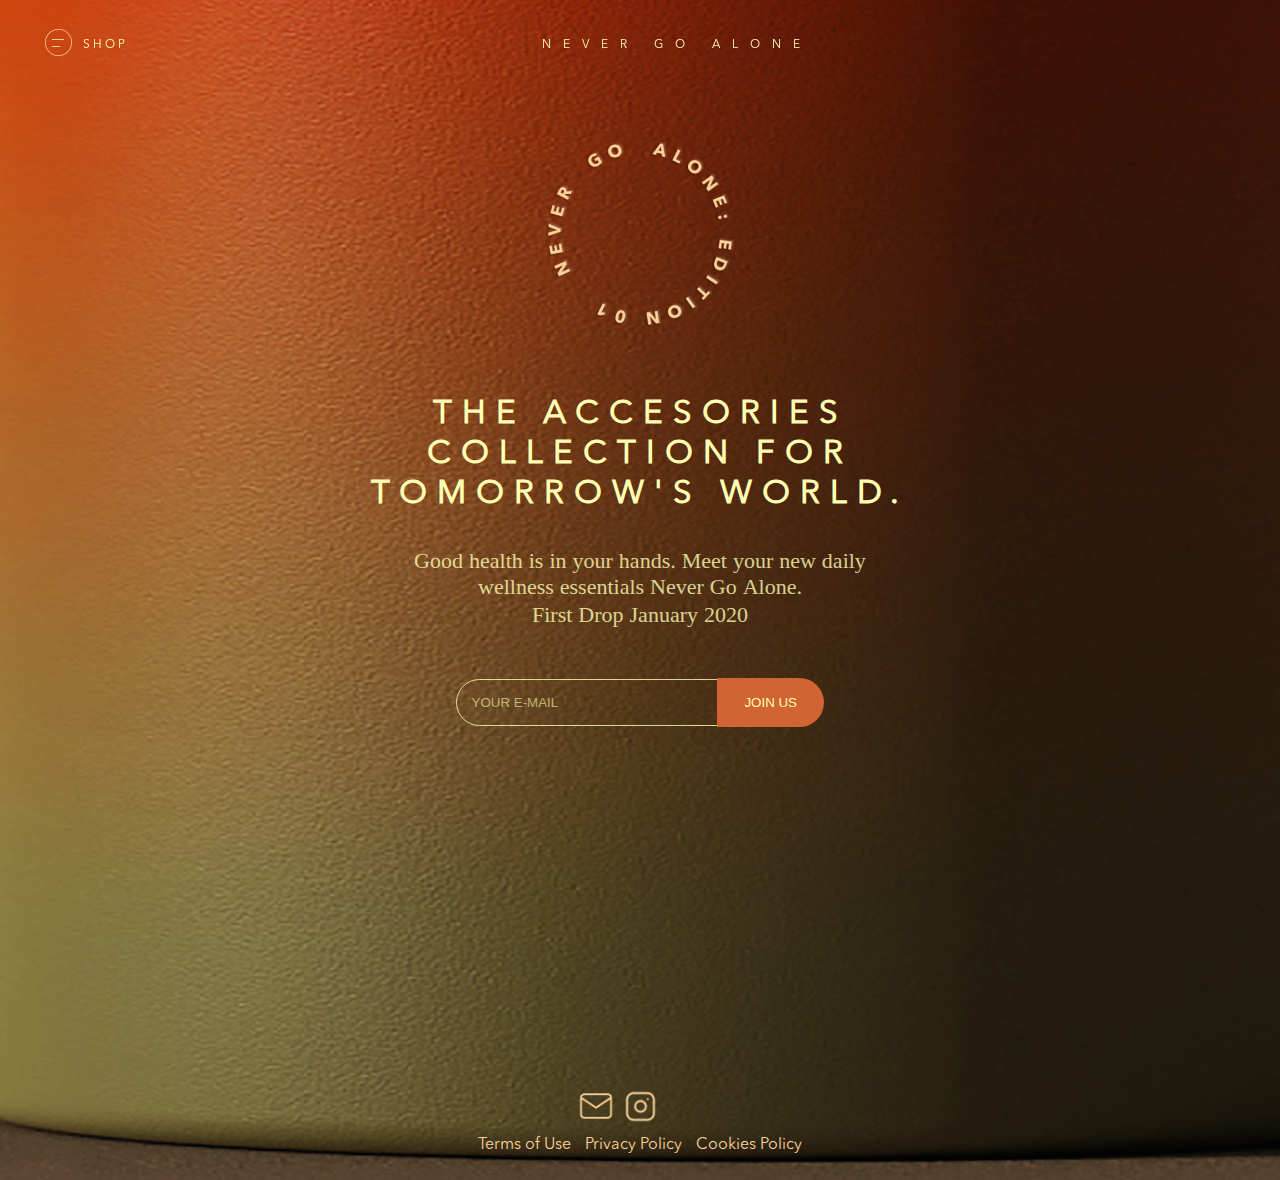
==== index.html @ 2d463aba "added cookies page" ====
<!DOCTYPE html>
<html lang="en">
<head>
    <meta charset="UTF-8">
    <meta name="viewport" content="initial-scale=1.0">
    <title>Never Go Alone </title>
    <link rel="stylesheet" type="text/css" href="css/index.css">
  
</head>
<body>
    <div class="sideMenus">
        <div class="closeButton">
            <img src="images/close-button.png" width="40">
        </div>
        <ul>
            <li><a class="active" href="#">CANDLE</a>  <span>COMING SOON</span></li>
            <li><a href="#">GO-MASK</a>  <span>COMING SOON</span></li>
            <li><a href="#">SANITIZER</a><span>COMING SOON</span></li>
        </ul>
    </div>
    <header>
       <div class="menu">
          <div class="shopIconDiv">
           <a href="javascript:void(0);"> <img src="images/icon-shop.png" class="iconShop"> </a>
          </div>
          <div class="shopTextDiv">
            <a href="javascript:void(0);"> SHOP </a>
          </div>
       </div>
        <div class="middleLogo">
            <p>NEVER GO ALONE</p>
        </div>
        <div class="cartItems">
            <!-- <p>CART  <a href="#">0</a> </p> -->
        </div>
    </header>
    <div class="rotatedLogo">
        <img src="images/circledLogoNew.png">
    </div>
    <div class="accesoriesDiv">
        <p>
            THE ACCESORIES COLLECTION FOR TOMORROW'S WORLD.
        </p>
    </div>
    <div class="goodHealthDiv">
        <p>
            Good health is in your hands. Meet your new daily 
            wellness essentials Never Go Alone.
            
        </p>
        <p class="january">First Drop January 2020</p>
    </div>
    <div class="inputDiv">
        <form>
            <input type="email" placeholder="YOUR E-MAIL">
            <input type="submit" value="JOIN US">
        </form>
    </div>

    <div class="iconsDiv">
        <div class="icons">
           <a href="mailto:info@nevergoalone.com"><img src="images/Email Icon.png" width="40" height="40"></a>  
          <a href="https://www.instagram.com/nevergo.alone" target="_blank">  <img src="images/instagramNew.png" width="40" height="40">
          </a>
        </div>
    </div>
    <div class="policyLinks">
        <a href="terms.html">Terms of Use</a>
        <a href="privacy.html">Privacy Policy</a>
        <a href="cookies.html">Cookies Policy</a>
    </div>
    <div class="nothing">

    </div>

    <script>
        var sideMenus = document.querySelector(".sideMenus");
        var sideMenuButton = document.querySelector(".shopIconDiv");
        var closeButton = document.querySelector(".closeButton");
            sideMenuButton.addEventListener("click", function(){
                sideMenus.style.left = "0px";
            });
            closeButton.addEventListener("click", function(){
                sideMenus.style.left = "-1500px";
            })
    </script>
</body>
</html>
---- css/index.css ----
@font-face {
    font-family: avenir;
    src: url(../fonts/AvenirNextLTPro-Regular.otf);
  }
@font-face {
    font-family: cardinal;
    src: url(../fonts/fontawesome-webfont.ttf);
  }
body{
    height: 100vh;
    padding:0;
    margin:0;
    /* background:gray; */
    background:url(../images/BackgroundNew.png);
    background-repeat: no-repeat;
   

}
a{
    text-decoration: none;
}
/*===== Header Styles === */
header{
    /* background:blue; */
    width: 93%;
    margin: auto auto;
    left: 0;
    right: 0;
    position: fixed;
    display:flex;
    display: -webkit-flex;
    justify-content:space-between;
    -webkit-justify-content: space-between;
    font-family: "avenir";
    font-size: 12px;
    color:#ffffb3;
}
.menu{
    /* background:green; */
    display:flex;
    display: -webkit-flex;
    align-items: center;
    -webkit-align-items:center;
    justify-content:space-between;
    -webkit-justify-content: space-between;
    width:7%;

}
.menu .shopTextDiv a{
    color: #ffffb3;
    letter-spacing: 3px;
}
.middleLogo p{
    letter-spacing: 12px;
}
.cartItems{
    /* background:blue; */
    margin-right: 10px;
}
.cartItems p {
    letter-spacing:5px;
}
.cartItems p a{
    color:#ffffb3;
    border:1px solid rgba(255, 255, 179, 0.5);
    border-radius: 20px;
    padding:5px;
    padding-left:9px;
    margin:0;
}

/*===== main area === */
.rotatedLogo {
    text-align: center;
    /* background:blue; */
    margin-top:2%;
}
.rotatedLogo img{
    margin-top:9%;
    -webkit-animation: rotation 6s infinite linear;
}
.accesoriesDiv{
    margin-top: 5%;
}

.accesoriesDiv p {
    font-family: "avenir";
    font-size:33px;
    color:#ffffb3;
    font-weight: bold;
    line-height: 40px;
    width:55%;
    text-align: center;
    margin-left:auto;
    margin-right: auto;
    letter-spacing:10px;
}
.goodHealthDiv p{
    /* background:blue; */
    width:36%;
    margin-left:auto;
    margin-right: auto;
    font-family: "cardinal";
    text-align: center;
    color: rgba(255, 255, 179, 0.8);
    font-size:22px;
}
.january{
    margin-top:-20px;
}
.inputDiv{
    /* background:green; */
    min-height: 50px;
    display:flex;
    display: -webkit-flex;
    margin-top:50px;
    align-items:center;
    -webkit-align-items:center;
}
.inputDiv form{
    /* background:blue; */
    width:30%;
    margin-left: auto;
    margin-right: auto;
    text-align: center;
}

.inputDiv form input[type="email"]{
   
    padding:15px;
    background:none;
    width:60%;
    border:1px solid rgba(255, 255, 179, 0.8);
    border-top-left-radius: 30px;
    border-bottom-left-radius: 30px;
    color:#ffffb3;
}
.inputDiv form input[type="email"]:focus{
  outline:none;
  color:#ffffb3;
  /* background:blue; */
}
.inputDiv form input[type="email"]::placeholder{
    color: rgba(255, 255, 179, 0.6);
}
.inputDiv form input[type="submit"]{
    padding:17px;
    background:none;
    width:28%;
    margin-left:-5px;
    color:#ffffb3;
    -webkit-appearance: none;
    -moz-appearance: none;
    appearance: none;
    background-color: #D16432;
    border:none;
    border-top-right-radius: 30px;
    border-bottom-right-radius: 30px;
}
.inputDiv form input[type="submit"]:hover{
  cursor:pointer;
  background-color: #c35d2e;
}

.iconsDiv{
    /* background:blue; */
    margin-top:28%;
    display:flex;
    display: -webkit-flex;
}
.nothing{
    height:20px;
    /* background-color: aqua; */
}
.icons{
    /* background:greenyellow; */
    width: 10%;
    margin-left: auto;
    margin-right: auto;
}
.sideMenus{
    width:30%;
    height:100%;
    left:-1500px;
    position: fixed;

    top:0;
    z-index: 99;
    background-color:rgba(51, 51, 51,0.9);
    transition:1s;
}
.sideMenus ul{
    /* background-color:blue; */
    margin-top:40%;
    list-style-type: none;
}
.sideMenus ul li{
    margin:20px;
}
.sideMenus ul li a{
    font-family:"avenir";
    color:#ffffb3;
    font-size:20px;
    letter-spacing:10px;
    font-weight: bold;
}
.sideMenus ul li a:hover{
   
    color:#D16432;
}
.sideMenus ul li span{
    position: relative;
    /* background-color:green; */
    top:-10px;
    font-size:9px;
    left:10px;
    color:#ffffb3;
    font-family: "avenir";
}
.closeButton{
    /* background-color:black; */
    margin-top:15%;
    text-align: right;
}
.closeButton img{
    margin-right: 20px;
}
.closeButton img:hover{
    cursor:pointer;
}
a.active{
    /* background-color: aqua; */
    color:#D16432 !important;
}
.policyLinks{
    padding:5px;
    /* background-color:aqua; */
    text-align: center;
   
}
.policyLinks a{
    margin:5px;
    color: #FCD298;
    font-family: "avenir";
}




@-webkit-keyframes rotation {
    from {
            -webkit-transform: rotate(359deg);
    }
    to {
            -webkit-transform: rotate(0deg);
    }
}

/*==== Media Queries =====*/


@media screen and (min-width: 1500px) {
    body {
        background-size: cover;
    }
  }
@media only screen and (max-width: 600px) {
  
    header {
      /* background-color: lightblue; */
      width:98%;
    }
    .menu{
        /* background:green; */
        display: -webkit-flex;
        display:flex;
        -webkit-align-items:center;
        align-items: center;
        justify-content:space-around;
        -webkit-justify-content: space-around;
        width:30%;
        
    }
   
    .middleLogo p{
        display:none;
    }
    .cartItems{
        width: 25%;
        /* background:blue; */
       margin-right: 5%;
    }
    .rotatedLogo{
        /* background:gray; */
        width: 100%;
    }
    .accesoriesDiv{
        /* background:blue; */
        width: 100%;
    }
    .accesoriesDiv p{
        width: 100%;
        /* background:aqua; */
    }
    .goodHealthDiv{
        /* background:blue; */
        width: 100%;
    }
    .goodHealthDiv p{
        /* background:gray; */
        width: 90%;
        margin-left:none;
        margin-right: none;
    }
    .inputDiv{
        width: 100%;
        /* background:gainsboro; */
    }
    .inputDiv form{
        width: 100%;
    }
    .iconsDiv{
        width: 100%;
        /* background:rgb(58, 58, 52); */

    }
    .icons{
        width: 100%;
        text-align: center;
    }
    .sideMenus{
        width:100%;
       
    }
    .sideMenus ul{
        /* background-color:blue; */
        margin-top:40%;
        list-style-type: none;
    }
    .sideMenus ul li{
        margin:20px;
    }
  
  }
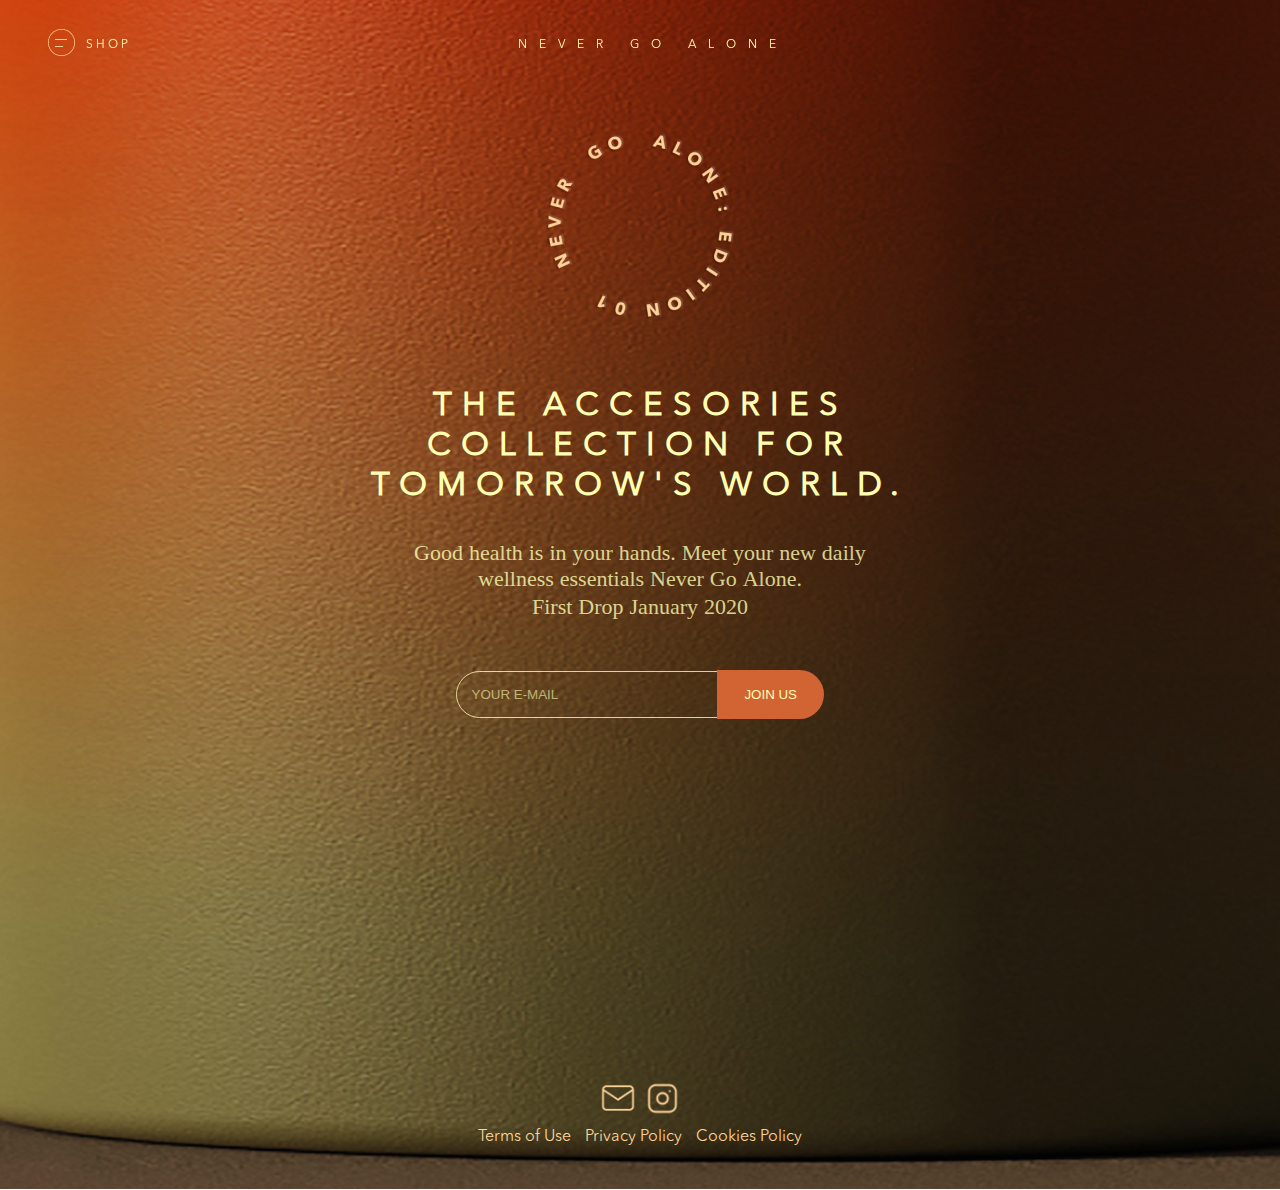
==== commit f42bb4cb: "policy page changed and other issues fixed" ====
--- a/index.html
+++ b/index.html
@@ -69,9 +69,7 @@
         <a href="privacy.html">Privacy Policy</a>
         <a href="cookies.html">Cookies Policy</a>
     </div>
-    <div class="nothing">
-
-    </div>
+    <br>
 
     <script>
         var sideMenus = document.querySelector(".sideMenus");
--- a/css/index.css
+++ b/css/index.css
@@ -41,20 +41,33 @@
     display: -webkit-flex;
     align-items: center;
     -webkit-align-items:center;
-    justify-content:space-between;
-    -webkit-justify-content: space-between;
+    /* justify-content:space-between; */
+    /* -webkit-justify-content:space-between; */
     width:7%;
 
+}
+.shopIconDiv{
+    padding:3px;
+    /* background:aqua; */
+}
+.shopTextDiv{
+    padding:3px;
+    padding-left:10%;
+    /* background:black; */
 }
 .menu .shopTextDiv a{
     color: #ffffb3;
     letter-spacing: 3px;
 }
+.middleLogo{
+    /* background:#383333; */
+    margin-right: 4%;
+}
 .middleLogo p{
     letter-spacing: 12px;
 }
 .cartItems{
-    /* background:blue; */
+    /* background:rgb(173, 173, 233); */
     margin-right: 10px;
 }
 .cartItems p {
@@ -72,11 +85,15 @@
 /*===== main area === */
 .rotatedLogo {
     text-align: center;
-    /* background:blue; */
+    /* background:rgb(59, 59, 71); */
     margin-top:2%;
+    width: 93%;
+    margin-left: auto;
+    margin-right: auto;
 }
 .rotatedLogo img{
     margin-top:9%;
+    /* background:rgb(255, 255, 255); */
     -webkit-animation: rotation 6s infinite linear;
 }
 .accesoriesDiv{
@@ -84,6 +101,7 @@
 }
 
 .accesoriesDiv p {
+    /* background:gray; */
     font-family: "avenir";
     font-size:33px;
     color:#ffffb3;
@@ -168,14 +186,12 @@
     display:flex;
     display: -webkit-flex;
 }
-.nothing{
-    height:20px;
-    /* background-color: aqua; */
-}
+
 .icons{
     /* background:greenyellow; */
     width: 10%;
     margin-left: auto;
+    text-align: center;
     margin-right: auto;
 }
 .sideMenus{
@@ -236,6 +252,7 @@
     padding:5px;
     /* background-color:aqua; */
     text-align: center;
+    margin-bottom: 20px;
    
 }
 .policyLinks a{
@@ -262,6 +279,12 @@
 @media screen and (min-width: 1500px) {
     body {
         background-size: cover;
+    }
+    .menu{
+        width:5%;
+    }
+    .accesoriesDiv p{
+        width: 50%;
     }
   }
 @media only screen and (max-width: 600px) {
@@ -271,14 +294,14 @@
       width:98%;
     }
     .menu{
-        /* background:green; */
+        /* background:rgb(187, 230, 187); */
         display: -webkit-flex;
         display:flex;
         -webkit-align-items:center;
         align-items: center;
         justify-content:space-around;
         -webkit-justify-content: space-around;
-        width:30%;
+        width:25%;
         
     }
    
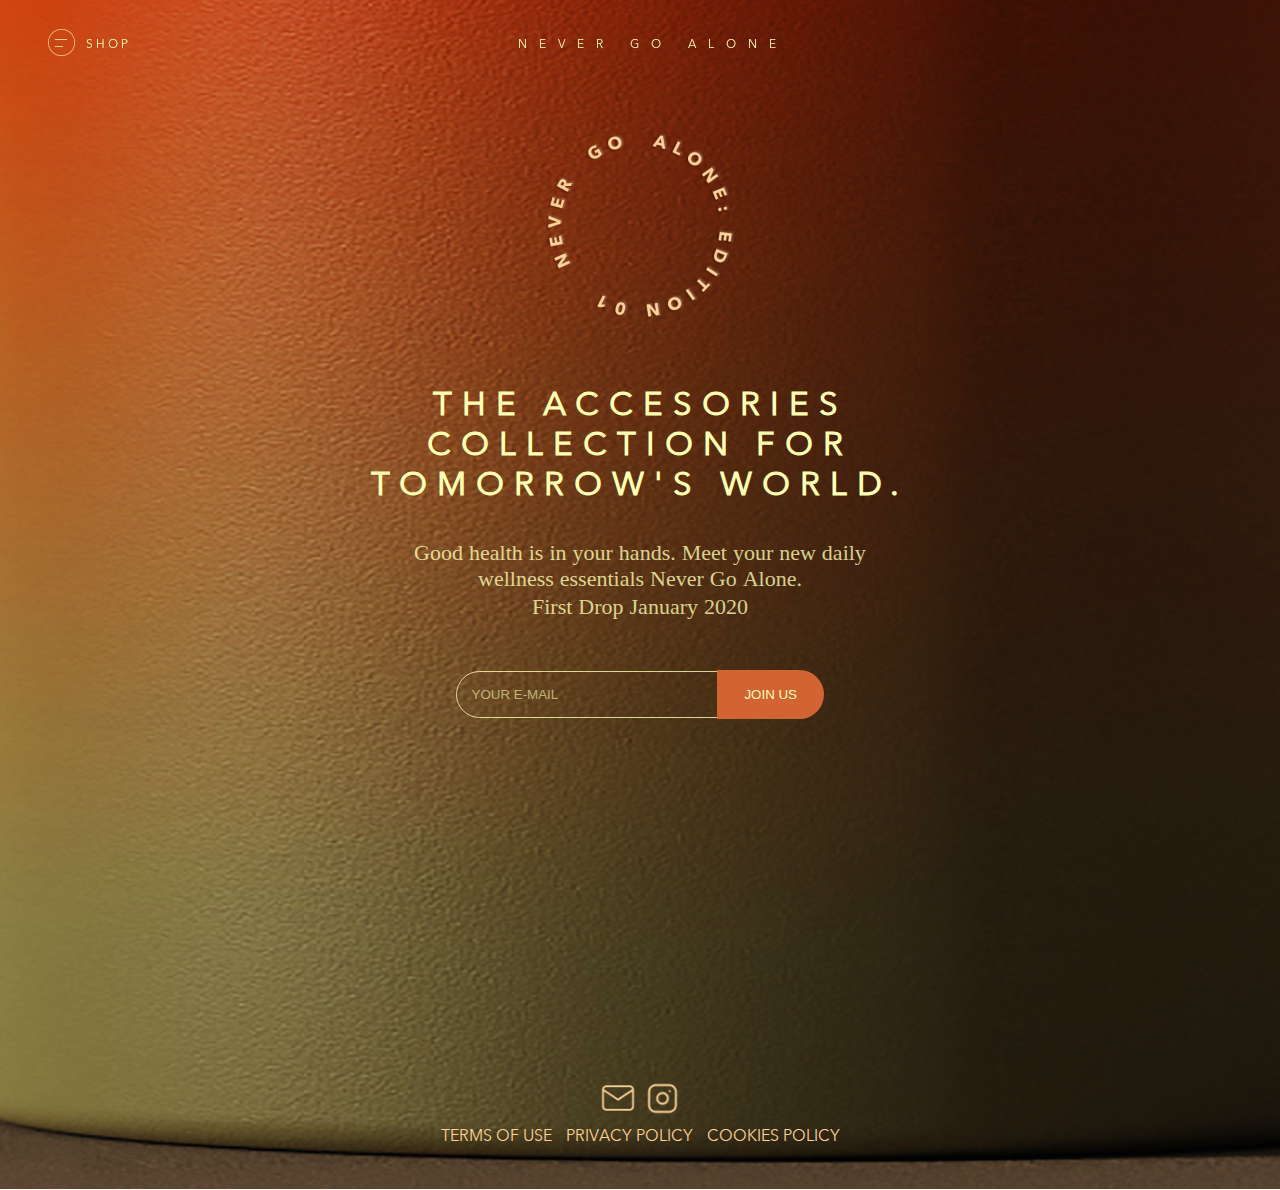
==== commit f941f5f9: "links added" ====
--- a/index.html
+++ b/index.html
@@ -65,9 +65,9 @@
         </div>
     </div>
     <div class="policyLinks">
-        <a href="terms.html">Terms of Use</a>
-        <a href="privacy.html">Privacy Policy</a>
-        <a href="cookies.html">Cookies Policy</a>
+        <a href="terms.html">TERMS OF USE</a>
+        <a href="privacy.html">PRIVACY POLICY</a>
+        <a href="cookies.html">COOKIES POLICY</a>
     </div>
     <br>
 
--- a/css/index.css
+++ b/css/index.css
@@ -299,8 +299,8 @@
         display:flex;
         -webkit-align-items:center;
         align-items: center;
-        justify-content:space-around;
-        -webkit-justify-content: space-around;
+        /* justify-content:space-around; */
+        /* -webkit-justify-content: space-around; */
         width:25%;
         
     }
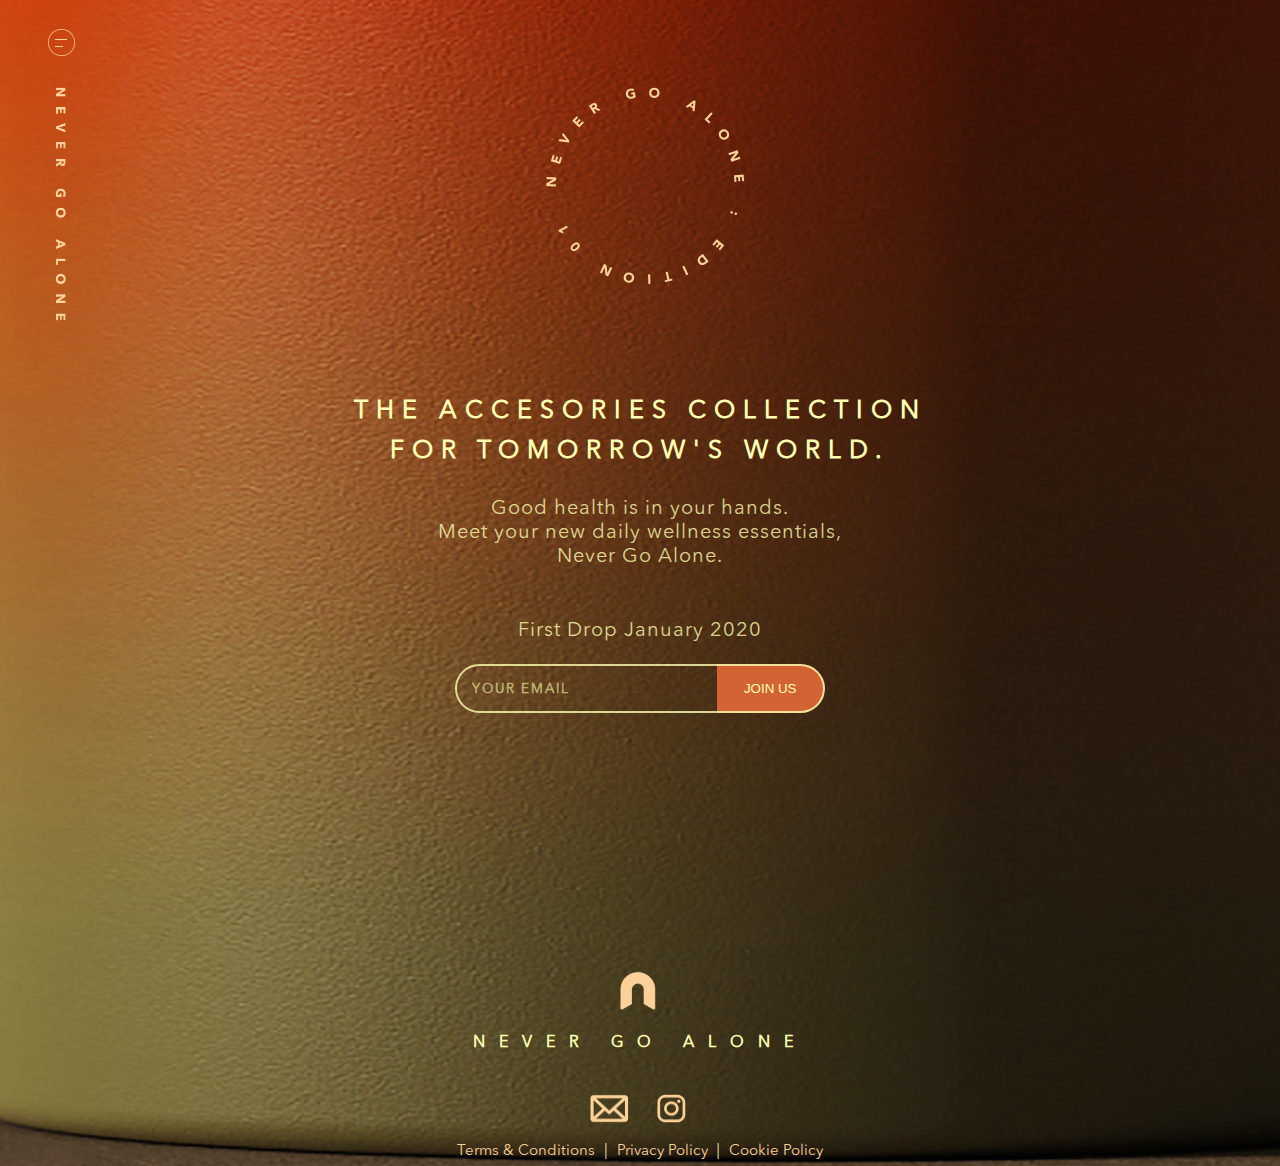
==== commit c5bd87ca: "done with the frustrated changes" ====
--- a/index.html
+++ b/index.html
@@ -24,7 +24,7 @@
            <a href="javascript:void(0);"> <img src="images/icon-shop.png" class="iconShop"> </a>
           </div>
           <div class="shopTextDiv">
-            <a href="javascript:void(0);"> SHOP </a>
+            <!-- <a href="javascript:void(0);"> SHOP </a> -->
           </div>
        </div>
         <div class="middleLogo">
@@ -34,8 +34,17 @@
             <!-- <p>CART  <a href="#">0</a> </p> -->
         </div>
     </header>
-    <div class="rotatedLogo">
-        <img src="images/circledLogoNew.png">
+   
+    <div class="rotatedLogoParent">
+        <div class="verticalLogo">
+            <img src="images/NEVER-GO-CREAM.png" width="15">
+        </div>
+       <div class="rotatedLogo">
+        <img src="images/rotatedLogoLatest.png" width="250" class="animationImg">
+       </div>
+       <div class="testing">
+
+       </div>
     </div>
     <div class="accesoriesDiv">
         <p>
@@ -44,32 +53,41 @@
     </div>
     <div class="goodHealthDiv">
         <p>
-            Good health is in your hands. Meet your new daily 
-            wellness essentials Never Go Alone.
+            Good health is in your hands.
+            <br> Meet your new daily 
+            wellness essentials, <br> Never Go Alone.
             
         </p>
         <p class="january">First Drop January 2020</p>
     </div>
     <div class="inputDiv">
         <form>
-            <input type="email" placeholder="YOUR E-MAIL">
+            <input type="email" placeholder="YOUR EMAIL">
             <input type="submit" value="JOIN US">
         </form>
     </div>
-
+    <div class="trademark">
+        <div class="trademarkLogo">
+            <img src="images/Brandmark_cream.png" width="80">
+        </div>
+        <div class="trademarkText">
+            <p>NEVER GO ALONE</p>
+        </div>
+    </div>
     <div class="iconsDiv">
         <div class="icons">
-           <a href="mailto:info@nevergoalone.com"><img src="images/Email Icon.png" width="40" height="40"></a>  
-          <a href="https://www.instagram.com/nevergo.alone" target="_blank">  <img src="images/instagramNew.png" width="40" height="40">
+           <a href="mailto:info@nevergoalone.com"><img src="images/IICON_ENVALOPE.png" width="60" ></a>  
+          <a href="https://www.instagram.com/nevergo.alone" target="_blank">  <img src="images/ICON_INSTA.png" width="60" >
           </a>
         </div>
     </div>
+   
     <div class="policyLinks">
-        <a href="terms.html">TERMS OF USE</a>
-        <a href="privacy.html">PRIVACY POLICY</a>
-        <a href="cookies.html">COOKIES POLICY</a>
+        <a href="terms.html">Terms & Conditions</a> | 
+        <a href="privacy.html">Privacy Policy</a> | 
+        <a href="cookies.html">Cookie Policy</a> 
     </div>
-    <br>
+   
 
     <script>
         var sideMenus = document.querySelector(".sideMenus");
--- a/css/index.css
+++ b/css/index.css
@@ -64,6 +64,7 @@
     margin-right: 4%;
 }
 .middleLogo p{
+    display:none;
     letter-spacing: 12px;
 }
 .cartItems{
@@ -83,18 +84,40 @@
 }
 
 /*===== main area === */
-.rotatedLogo {
-    text-align: center;
+.rotatedLogoParent {
+    /* text-align: center; */
     /* background:rgb(59, 59, 71); */
     margin-top:2%;
     width: 93%;
     margin-left: auto;
     margin-right: auto;
-}
-.rotatedLogo img{
+    display:flex;
+    display: -webkit-flex;
+    /* align-items: center; */
+    /* -webkit-align-items:center; */
+}
+.verticalLogo{
+    /* background:green; */
+    width:34%;
+    margin-top:5%;
+}
+.verticalLogo img{
+    /* background:black; */
+    margin-left:2%;
+}
+.rotatedLogo{
+    /* background:blue; */
+    width:33%;
+    text-align: center;
+}
+.testing{
+    /* background:aqua; */
+    width:33%;
+}
+ .animationImg{
     margin-top:9%;
     /* background:rgb(255, 255, 255); */
-    -webkit-animation: rotation 6s infinite linear;
+    -webkit-animation: rotation 10s infinite linear;
 }
 .accesoriesDiv{
     margin-top: 5%;
@@ -103,35 +126,36 @@
 .accesoriesDiv p {
     /* background:gray; */
     font-family: "avenir";
-    font-size:33px;
-    color:#ffffb3;
-    font-weight: bold;
+    font-size:25px;
+    color:#ffffb3;
+    font-weight: bolder;
     line-height: 40px;
-    width:55%;
+    width:50%;
     text-align: center;
     margin-left:auto;
     margin-right: auto;
-    letter-spacing:10px;
+    letter-spacing:8px;
 }
 .goodHealthDiv p{
     /* background:blue; */
     width:36%;
     margin-left:auto;
     margin-right: auto;
-    font-family: "cardinal";
-    text-align: center;
+    font-family: "avenir";
+    text-align: center;
+    letter-spacing:1px;
     color: rgba(255, 255, 179, 0.8);
-    font-size:22px;
+    font-size:20px;
 }
 .january{
-    margin-top:-20px;
+    margin-top:50px;
 }
 .inputDiv{
     /* background:green; */
     min-height: 50px;
     display:flex;
     display: -webkit-flex;
-    margin-top:50px;
+    margin-top:10px;
     align-items:center;
     -webkit-align-items:center;
 }
@@ -148,7 +172,7 @@
     padding:15px;
     background:none;
     width:60%;
-    border:1px solid rgba(255, 255, 179, 0.8);
+    border:2px solid rgba(255, 255, 179, 0.8);
     border-top-left-radius: 30px;
     border-bottom-left-radius: 30px;
     color:#ffffb3;
@@ -160,18 +184,24 @@
 }
 .inputDiv form input[type="email"]::placeholder{
     color: rgba(255, 255, 179, 0.6);
+    font-family: "avenir";
+    font-weight: bold;
+    letter-spacing: 2px;
 }
 .inputDiv form input[type="submit"]{
-    padding:17px;
+    padding:15px;
     background:none;
     width:28%;
-    margin-left:-5px;
+    margin-left:-6px;
     color:#ffffb3;
     -webkit-appearance: none;
     -moz-appearance: none;
     appearance: none;
     background-color: #D16432;
-    border:none;
+    border-top:2px solid  rgba(255, 255, 179, 0.8);
+    border-right:2px solid  rgba(255, 255, 179, 0.8);
+    border-bottom:2px solid  rgba(255, 255, 179, 0.8);
+    border-left:none;
     border-top-right-radius: 30px;
     border-bottom-right-radius: 30px;
 }
@@ -179,10 +209,19 @@
   cursor:pointer;
   background-color: #c35d2e;
 }
-
+.trademark{
+    text-align: center;
+    margin-top:20%;
+}
+.trademarkText p{
+    font-family: "avenir";
+    letter-spacing: 14px;
+    color:#ffffb3;
+    font-weight: bold;
+}
 .iconsDiv{
     /* background:blue; */
-    margin-top:28%;
+    margin-top:3%;
     display:flex;
     display: -webkit-flex;
 }
@@ -252,13 +291,16 @@
     padding:5px;
     /* background-color:aqua; */
     text-align: center;
-    margin-bottom: 20px;
+    margin-top:0.5%;
+    color:#ffffb3 !important;
+    /* margin-bottom: 20px; */
    
 }
 .policyLinks a{
     margin:5px;
     color: #FCD298;
     font-family: "avenir";
+    font-size: 15px;
 }
 
 
@@ -266,10 +308,10 @@
 
 @-webkit-keyframes rotation {
     from {
+            -webkit-transform: rotate(0deg);
+    }
+    to {
             -webkit-transform: rotate(359deg);
-    }
-    to {
-            -webkit-transform: rotate(0deg);
     }
 }
 
@@ -285,6 +327,10 @@
     }
     .accesoriesDiv p{
         width: 50%;
+    }
+    .verticalLogo img{
+        /* background:black; */
+        margin-left:1.5%;
     }
   }
 @media only screen and (max-width: 600px) {
@@ -304,8 +350,18 @@
         width:25%;
         
     }
-   
+   .middleLogo{
+       /* background:blue; */
+       width:100%;
+   }
+   .cartItems{
+       display:none;
+   }
     .middleLogo p{
+        display:block;
+        /* background:green; */
+    }
+    .verticalLogo{
         display:none;
     }
     .cartItems{
@@ -313,9 +369,15 @@
         /* background:blue; */
        margin-right: 5%;
     }
+    .rotatedLogoParent{
+        /* background:gray; */
+        width: 100%;
+       
+    }
     .rotatedLogo{
-        /* background:gray; */
-        width: 100%;
+        margin-left: auto;
+        margin-right: auto;
+        margin-top:5%;
     }
     .accesoriesDiv{
         /* background:blue; */
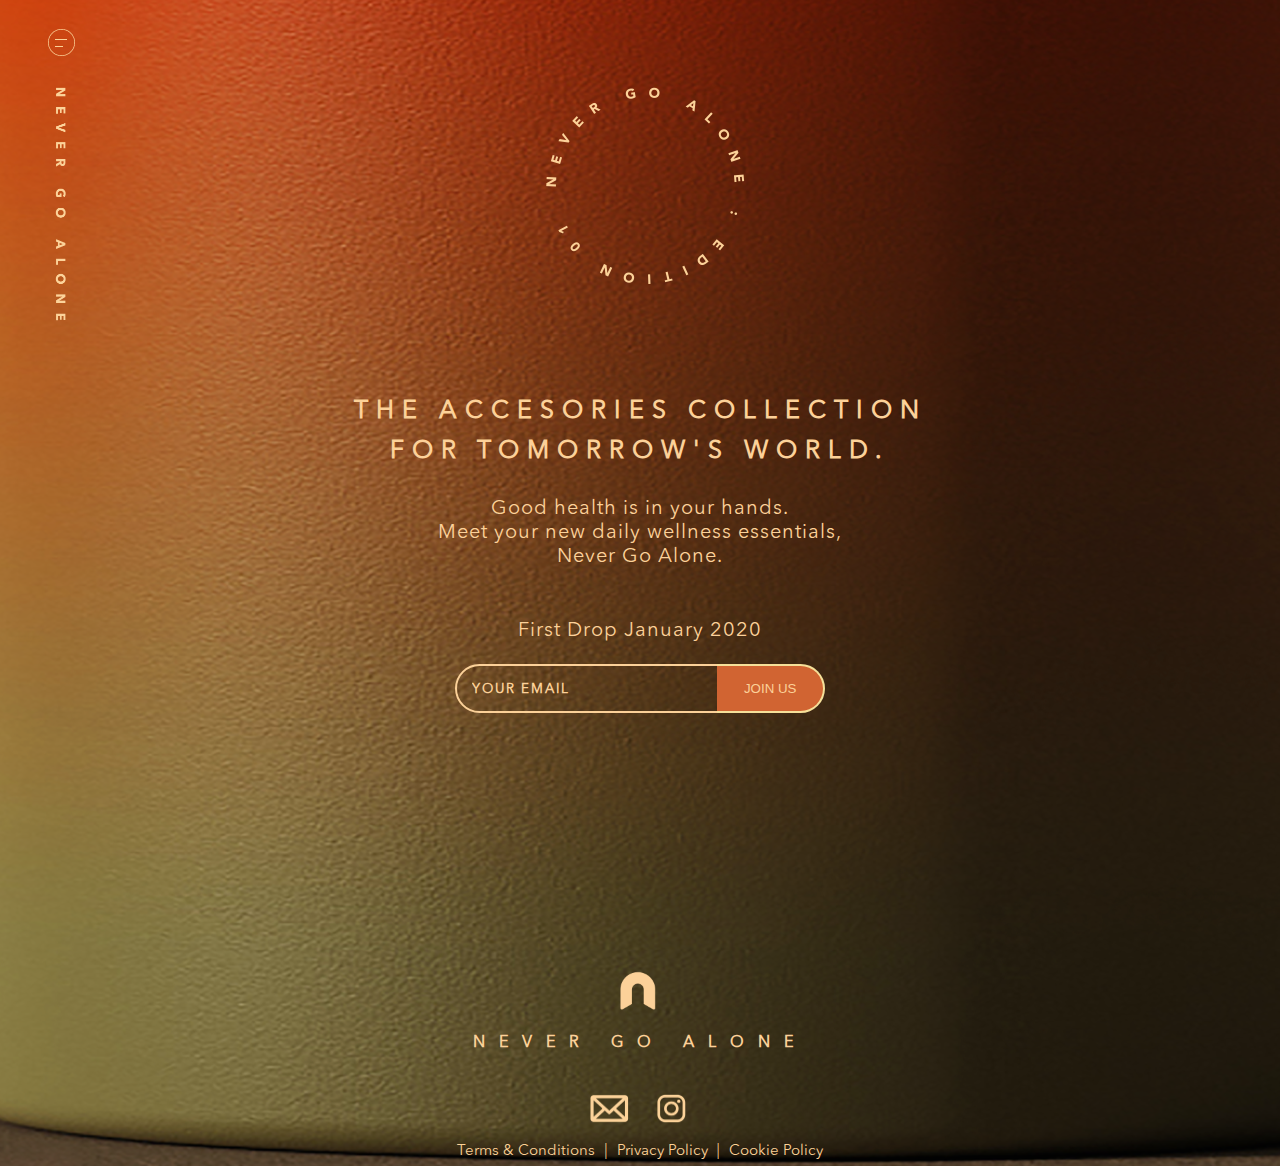
==== commit 72c4d073: "changes added except menu icon" ====
--- a/index.html
+++ b/index.html
@@ -47,9 +47,9 @@
        </div>
     </div>
     <div class="accesoriesDiv">
-        <p>
+        <h3>
             THE ACCESORIES COLLECTION FOR TOMORROW'S WORLD.
-        </p>
+        </h3>
     </div>
     <div class="goodHealthDiv">
         <p>
@@ -90,6 +90,15 @@
    
 
     <script>
+        window.onscroll = function(){
+           let position = window.pageYOffset;
+          if(position>80){
+              document.querySelector(".middleLogo").style.opacity = "0";
+          }
+          if(position<80){
+            document.querySelector(".middleLogo").style.opacity = "1";
+          }
+        }
         var sideMenus = document.querySelector(".sideMenus");
         var sideMenuButton = document.querySelector(".shopIconDiv");
         var closeButton = document.querySelector(".closeButton");
--- a/css/index.css
+++ b/css/index.css
@@ -33,7 +33,7 @@
     -webkit-justify-content: space-between;
     font-family: "avenir";
     font-size: 12px;
-    color:#ffffb3;
+    color:#fcd199;
 }
 .menu{
     /* background:green; */
@@ -56,7 +56,7 @@
     /* background:black; */
 }
 .menu .shopTextDiv a{
-    color: #ffffb3;
+    color: #fcd199;
     letter-spacing: 3px;
 }
 .middleLogo{
@@ -64,6 +64,7 @@
     margin-right: 4%;
 }
 .middleLogo p{
+    transition: 1s;
     display:none;
     letter-spacing: 12px;
 }
@@ -75,7 +76,7 @@
     letter-spacing:5px;
 }
 .cartItems p a{
-    color:#ffffb3;
+    color:#fcd199;
     border:1px solid rgba(255, 255, 179, 0.5);
     border-radius: 20px;
     padding:5px;
@@ -123,11 +124,11 @@
     margin-top: 5%;
 }
 
-.accesoriesDiv p {
+.accesoriesDiv h3 {
     /* background:gray; */
     font-family: "avenir";
     font-size:25px;
-    color:#ffffb3;
+    color:#fcd199;
     font-weight: bolder;
     line-height: 40px;
     width:50%;
@@ -144,7 +145,7 @@
     font-family: "avenir";
     text-align: center;
     letter-spacing:1px;
-    color: rgba(255, 255, 179, 0.8);
+     color:#fcd199;
     font-size:20px;
 }
 .january{
@@ -172,18 +173,18 @@
     padding:15px;
     background:none;
     width:60%;
-    border:2px solid rgba(255, 255, 179, 0.8);
+    border:2px solid  #fcd199;
     border-top-left-radius: 30px;
     border-bottom-left-radius: 30px;
-    color:#ffffb3;
+    color:#fcd199;
 }
 .inputDiv form input[type="email"]:focus{
   outline:none;
-  color:#ffffb3;
+  color:#fcd199;
   /* background:blue; */
 }
 .inputDiv form input[type="email"]::placeholder{
-    color: rgba(255, 255, 179, 0.6);
+    color: #fcd199;;
     font-family: "avenir";
     font-weight: bold;
     letter-spacing: 2px;
@@ -193,7 +194,7 @@
     background:none;
     width:28%;
     margin-left:-6px;
-    color:#ffffb3;
+    color:#fcd199;
     -webkit-appearance: none;
     -moz-appearance: none;
     appearance: none;
@@ -216,7 +217,7 @@
 .trademarkText p{
     font-family: "avenir";
     letter-spacing: 14px;
-    color:#ffffb3;
+    color:#fcd199;
     font-weight: bold;
 }
 .iconsDiv{
@@ -254,7 +255,7 @@
 }
 .sideMenus ul li a{
     font-family:"avenir";
-    color:#ffffb3;
+    color:#fcd199;
     font-size:20px;
     letter-spacing:10px;
     font-weight: bold;
@@ -269,7 +270,7 @@
     top:-10px;
     font-size:9px;
     left:10px;
-    color:#ffffb3;
+    color:#fcd199;
     font-family: "avenir";
 }
 .closeButton{
@@ -292,7 +293,7 @@
     /* background-color:aqua; */
     text-align: center;
     margin-top:0.5%;
-    color:#ffffb3 !important;
+    color:#fcd199 !important;
     /* margin-bottom: 20px; */
    
 }
@@ -318,15 +319,16 @@
 /*==== Media Queries =====*/
 
 
-@media screen and (min-width: 1500px) {
+@media screen and (min-width: 1700px) {
     body {
         background-size: cover;
     }
     .menu{
         width:5%;
     }
-    .accesoriesDiv p{
-        width: 50%;
+    .accesoriesDiv h3{
+        width: 35%;
+
     }
     .verticalLogo img{
         /* background:black; */
@@ -377,15 +379,17 @@
     .rotatedLogo{
         margin-left: auto;
         margin-right: auto;
-        margin-top:5%;
+        margin-top:20%;
     }
     .accesoriesDiv{
+        margin-top:20%;
         /* background:blue; */
         width: 100%;
     }
-    .accesoriesDiv p{
+    .accesoriesDiv h3{
         width: 100%;
         /* background:aqua; */
+        text-align: center;
     }
     .goodHealthDiv{
         /* background:blue; */
@@ -397,6 +401,9 @@
         margin-left:none;
         margin-right: none;
     }
+    .january{
+        margin-top:34%
+    }
     .inputDiv{
         width: 100%;
         /* background:gainsboro; */
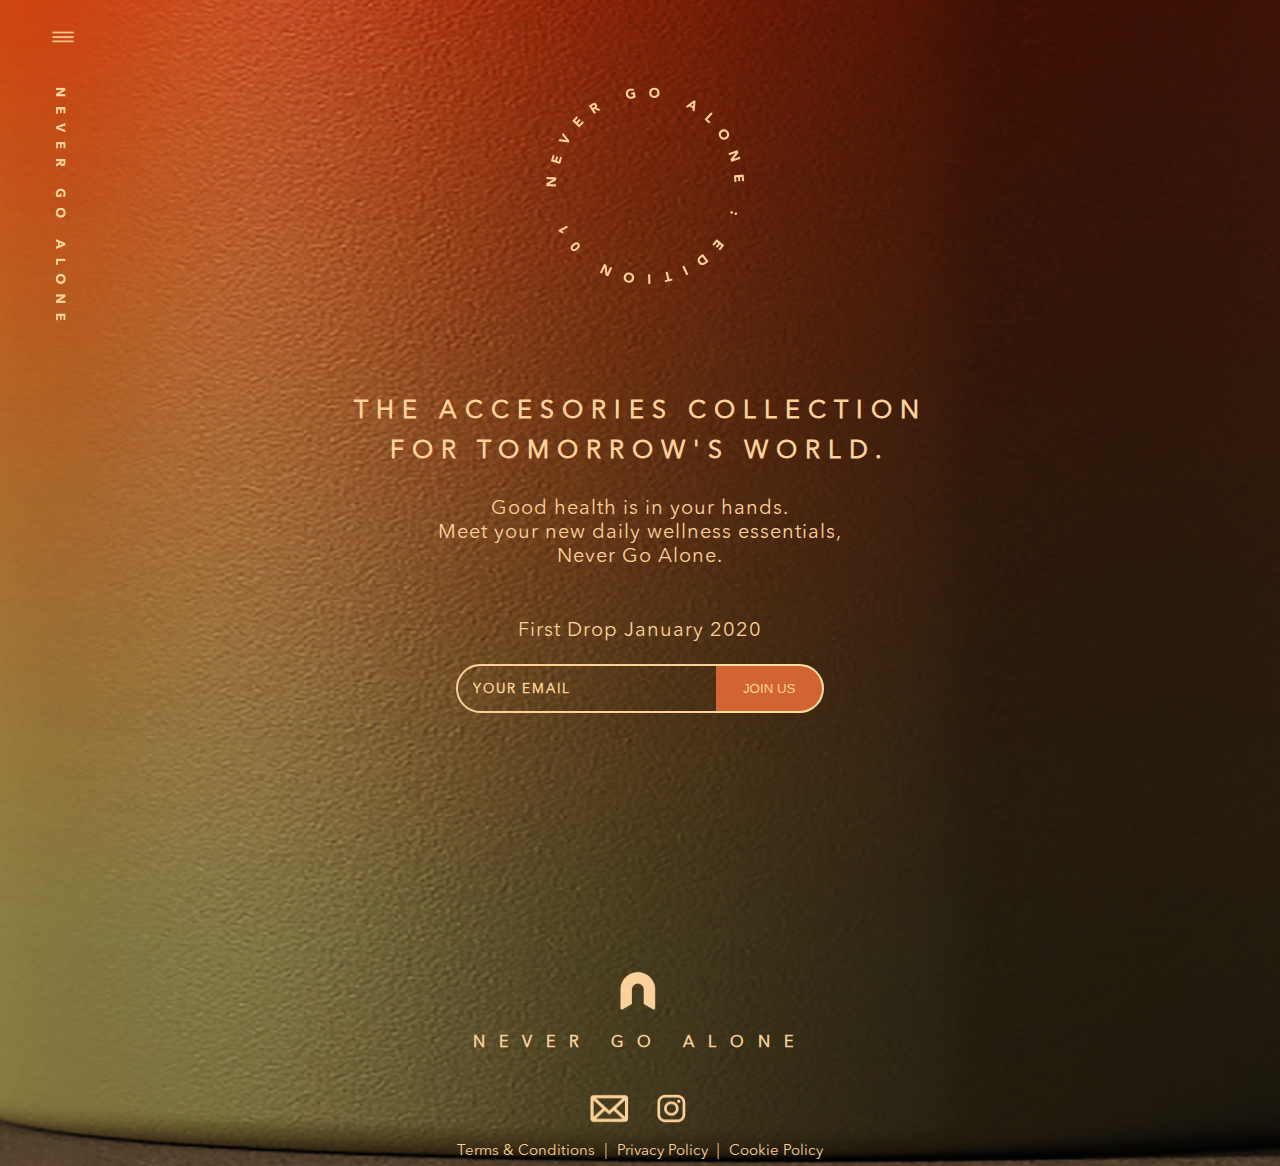
==== commit b98930c5: "added menu icon and changes added" ====
--- a/index.html
+++ b/index.html
@@ -21,7 +21,7 @@
     <header>
        <div class="menu">
           <div class="shopIconDiv">
-           <a href="javascript:void(0);"> <img src="images/icon-shop.png" class="iconShop"> </a>
+           <a href="javascript:void(0);"> <img src="images/MENU_Rounded.png" width="30" class="iconShop"> </a>
           </div>
           <div class="shopTextDiv">
             <!-- <a href="javascript:void(0);"> SHOP </a> -->
--- a/css/index.css
+++ b/css/index.css
@@ -193,7 +193,7 @@
     padding:15px;
     background:none;
     width:28%;
-    margin-left:-6px;
+    margin-left:-8px;
     color:#fcd199;
     -webkit-appearance: none;
     -moz-appearance: none;
@@ -239,7 +239,6 @@
     height:100%;
     left:-1500px;
     position: fixed;
-
     top:0;
     z-index: 99;
     background-color:rgba(51, 51, 51,0.9);
@@ -392,6 +391,7 @@
         text-align: center;
     }
     .goodHealthDiv{
+        margin-top:10%;
         /* background:blue; */
         width: 100%;
     }
@@ -402,7 +402,7 @@
         margin-right: none;
     }
     .january{
-        margin-top:34%
+        margin-top:30%
     }
     .inputDiv{
         width: 100%;
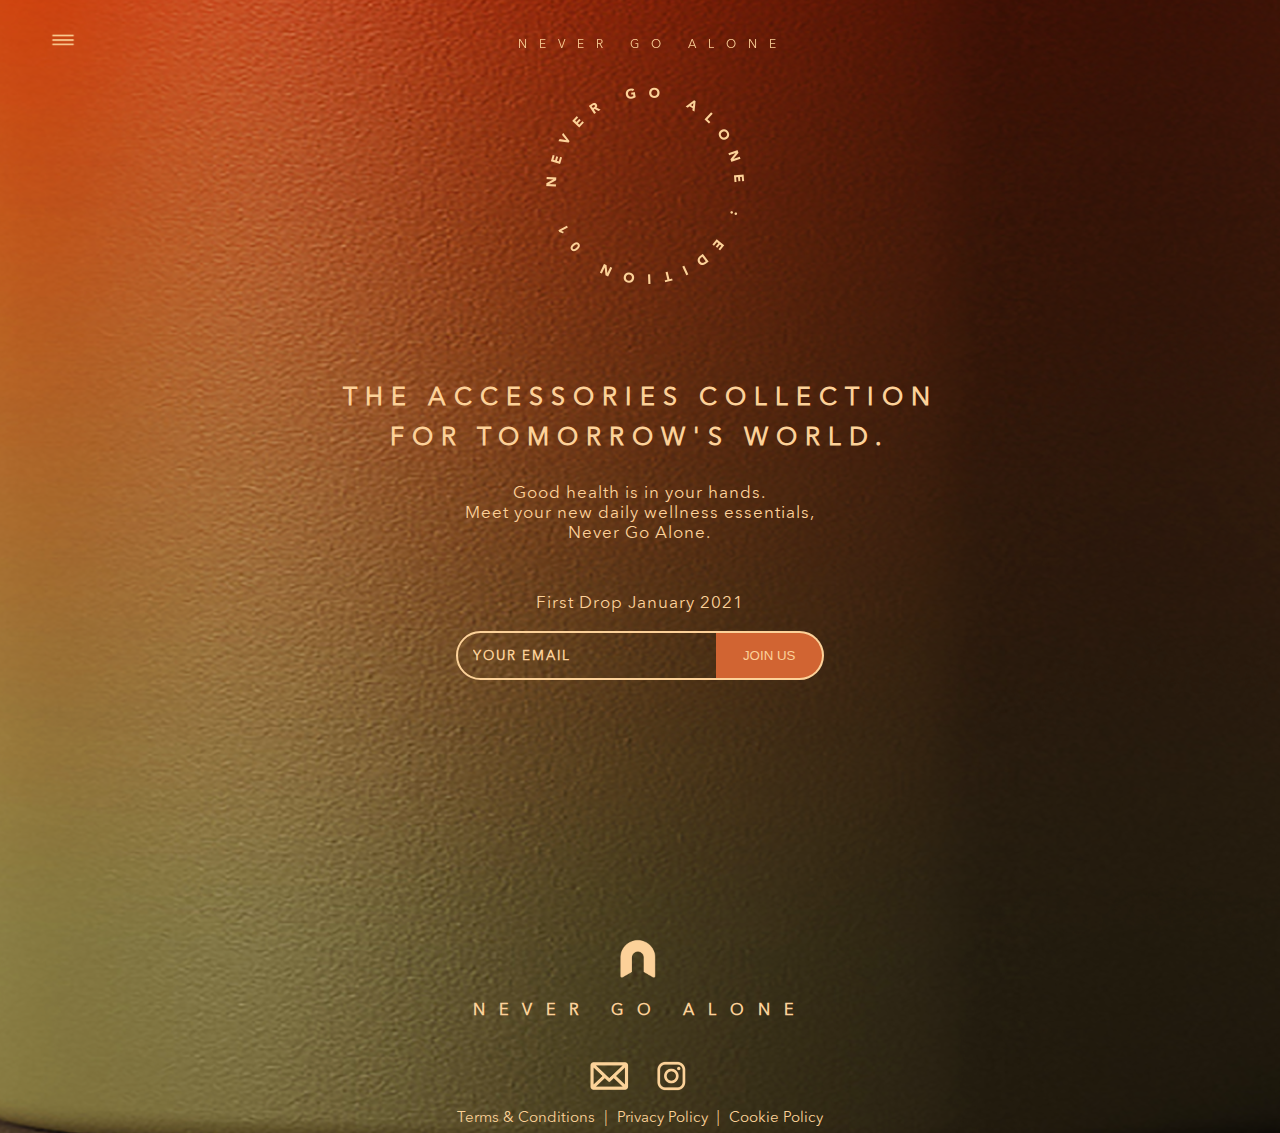
==== commit 472ecac9: "another weirdchanges added" ====
--- a/index.html
+++ b/index.html
@@ -37,7 +37,7 @@
    
     <div class="rotatedLogoParent">
         <div class="verticalLogo">
-            <img src="images/NEVER-GO-CREAM.png" width="15">
+            <!-- <img src="images/NEVER-GO-CREAM.png" width="15"> -->
         </div>
        <div class="rotatedLogo">
         <img src="images/rotatedLogoLatest.png" width="250" class="animationImg">
@@ -48,7 +48,7 @@
     </div>
     <div class="accesoriesDiv">
         <h3>
-            THE ACCESORIES COLLECTION FOR TOMORROW'S WORLD.
+          <strong>  THE ACCESSORIES COLLECTION FOR TOMORROW'S WORLD.</strong>
         </h3>
     </div>
     <div class="goodHealthDiv">
@@ -58,7 +58,7 @@
             wellness essentials, <br> Never Go Alone.
             
         </p>
-        <p class="january">First Drop January 2020</p>
+        <p class="january">First Drop January 2021</p>
     </div>
     <div class="inputDiv">
         <form>
--- a/css/index.css
+++ b/css/index.css
@@ -65,7 +65,7 @@
 }
 .middleLogo p{
     transition: 1s;
-    display:none;
+    /* display:none; */
     letter-spacing: 12px;
 }
 .cartItems{
@@ -146,10 +146,11 @@
     text-align: center;
     letter-spacing:1px;
      color:#fcd199;
-    font-size:20px;
+    font-size:17px;
 }
 .january{
     margin-top:50px;
+    font-size:17px;
 }
 .inputDiv{
     /* background:green; */
@@ -199,9 +200,9 @@
     -moz-appearance: none;
     appearance: none;
     background-color: #D16432;
-    border-top:2px solid  rgba(255, 255, 179, 0.8);
-    border-right:2px solid  rgba(255, 255, 179, 0.8);
-    border-bottom:2px solid  rgba(255, 255, 179, 0.8);
+    border-top:2px solid  #fcd199;
+    border-right:2px solid  #fcd199;
+    border-bottom:2px solid  #fcd199;
     border-left:none;
     border-top-right-radius: 30px;
     border-bottom-right-radius: 30px;
@@ -378,20 +379,22 @@
     .rotatedLogo{
         margin-left: auto;
         margin-right: auto;
-        margin-top:20%;
+        margin-top:15%;
     }
     .accesoriesDiv{
-        margin-top:20%;
+        margin-top:18%;
         /* background:blue; */
         width: 100%;
     }
     .accesoriesDiv h3{
         width: 100%;
         /* background:aqua; */
+        font-size:20px;
+        letter-spacing:2px;
         text-align: center;
     }
     .goodHealthDiv{
-        margin-top:10%;
+        margin-top:5%;
         /* background:blue; */
         width: 100%;
     }
@@ -402,7 +405,7 @@
         margin-right: none;
     }
     .january{
-        margin-top:30%
+        margin-top:15%
     }
     .inputDiv{
         width: 100%;
